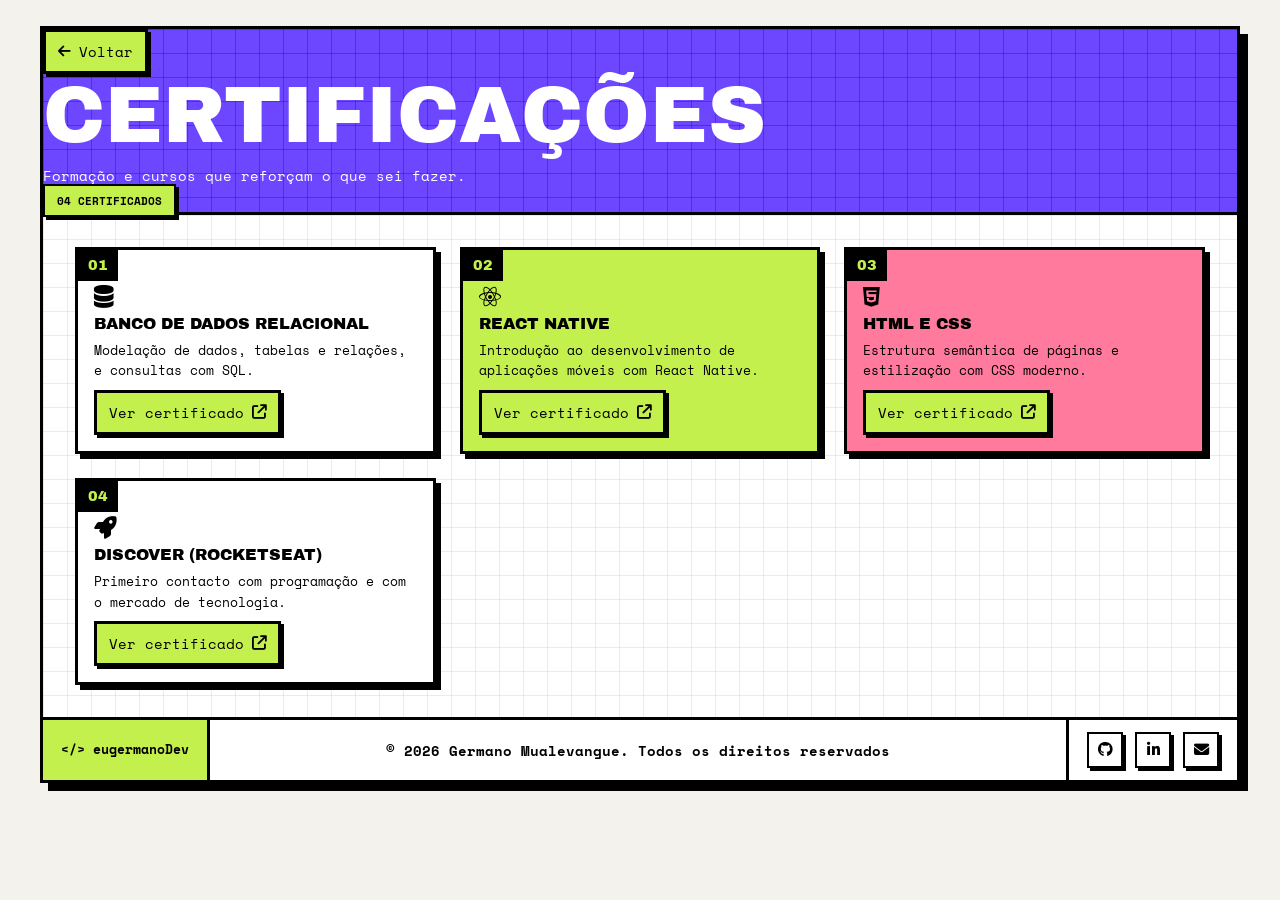
==== pages/certificates.html @ 34c8dfca "feat: finalização da página de certificações" ====
<!doctype html>
<html lang="pt">
  <head>
    <meta charset="UTF-8" />
    <meta name="viewport" content="width=device-width, initial-scale=1.0" />
    <title>eugermanoDev | projetos</title>

    <link rel="preconnect" href="https://fonts.googleapis.com" />
    <link rel="preconnect" href="https://fonts.gstatic.com" crossorigin />
    <link
      href="https://fonts.googleapis.com/css2?family=Archivo+Black&family=Space+Mono:wght@400;700&display=swap"
      rel="stylesheet"
    />
    <link
      rel="shortcut icon"
      href="../assets/favicon.webp"
      type="image/x-icon"
    />
    <link
      rel="stylesheet"
      href="https://cdnjs.cloudflare.com/ajax/libs/font-awesome/6.5.2/css/all.min.css"
    />
    <link rel="stylesheet" href="../css/style.css" />
  </head>
  <body>
    <div class="frame">
      <header class="page-head">
        <a href="../index.html" class="btn btn--lime btn--sm">
          <i class="fa-solid fa-arrow-left" aria-hidden="true"></i> Voltar
        </a>
        <div class="page-head__title">
          <h1>Certificações</h1>
          <p>Formação e cursos que reforçam o que sei fazer.</p>
        </div>
        <span class="page-head__count">04 certificados</span>
      </header>

      
    <main class="page-grid">

      <article class="cert-card cert-card--page" id="bd-relacional">
        <i class="fa-solid fa-database" aria-hidden="true"></i>
        <h2>Banco de dados relacional</h2>
        <p>Modelação de dados, tabelas e relações, e consultas com SQL.</p>
        <!-- TODO: link do ficheiro do certificado (ex.: ../assets/cert-bd-relacional.pdf) -->
        <a href="#" class="btn btn--lime btn--sm" target="_blank" rel="noopener">
          Ver certificado <i class="fa-solid fa-arrow-up-right-from-square" aria-hidden="true"></i>
        </a>
      </article>

      <article class="cert-card cert-card--page" id="react-native">
        <i class="fa-brands fa-react" aria-hidden="true"></i>
        <h2>React Native</h2>
        <p>Introdução ao desenvolvimento de aplicações móveis com React Native.</p>
        <a href="#" class="btn btn--lime btn--sm" target="_blank" rel="noopener">
          Ver certificado <i class="fa-solid fa-arrow-up-right-from-square" aria-hidden="true"></i>
        </a>
      </article>

      <article class="cert-card cert-card--page" id="html-css">
        <i class="fa-brands fa-html5" aria-hidden="true"></i>
        <h2>HTML e CSS</h2>
        <p>Estrutura semântica de páginas e estilização com CSS moderno.</p>
        <a href="#" class="btn btn--lime btn--sm" target="_blank" rel="noopener">
          Ver certificado <i class="fa-solid fa-arrow-up-right-from-square" aria-hidden="true"></i>
        </a>
      </article>

      <article class="cert-card cert-card--page" id="discover">
        <i class="fa-solid fa-rocket" aria-hidden="true"></i>
        <h2>Discover (Rocketseat)</h2>
        <p>Primeiro contacto com programação e com o mercado de tecnologia.</p>
        <a href="#" class="btn btn--lime btn--sm" target="_blank" rel="noopener">
          Ver certificado <i class="fa-solid fa-arrow-up-right-from-square" aria-hidden="true"></i>
        </a>
      </article>

    </main>
      <!-- ============ FOOTER ============ -->
      <footer class="site-footer">
        <a href="index.html" class="logo">&lt;/&gt; eugermanoDev</a>

        <p class="footer-copy">
          &copy; 2026 Germano Mualevangue. Todos os direitos reservados
        </p>

        <ul class="footer-social">
          <!-- TODO: troca os href pelos teus links reais -->
          <li>
            <a
              class="icon-btn"
              href="https://github.com/O-TEU-USER"
              target="_blank"
              rel="noopener"
              aria-label="GitHub"
              ><i class="fa-brands fa-github" aria-hidden="true"></i
            ></a>
          </li>
          <li>
            <a
              class="icon-btn"
              href="https://www.linkedin.com/in/O-TEU-PERFIL"
              target="_blank"
              rel="noopener"
              aria-label="LinkedIn"
              ><i class="fa-brands fa-linkedin-in" aria-hidden="true"></i
            ></a>
          </li>
          <li>
            <a
              class="icon-btn"
              href="mailto:o-teu-email@exemplo.com"
              aria-label="Email"
              ><i class="fa-solid fa-envelope" aria-hidden="true"></i
            ></a>
          </li>
        </ul>
      </footer>
    </div>
  </body>
</html>
---- css/style.css ----
/* ==========================================================
   1. VARIÁVEIS (design tokens)
   ========================================================== */
:root {
  /* Cores */
  --lime: #c4f04d;
  --pink: #ff7a9c;
  --purple: #6c47ff;
  --black: #000000;
  --paper: #f4f2ec;
  --white: #ffffff;

  /* Fontes */
  --font-display: "Archivo Black", system-ui, sans-serif;
  --font-body: "Space Mono", ui-monospace, monospace;

  /* Bordas e sombras */
  --border: 3px solid var(--black);
  --shadow: 5px 5px 0 var(--black);
  --shadow-lg: 8px 8px 0 var(--black);

  /* Espaçamento */
  --gap: 16px;
  --pad: clamp(16px, 3vw, 32px);

  /* Tipografia fluida */
  --fs-body: clamp(0.8rem, 0.75rem + 0.25vw, 0.95rem);
  --fs-h1: clamp(2.5rem, 1.5rem + 5vw, 5rem);
  --fs-h2: clamp(1.1rem, 1rem + 0.6vw, 1.5rem);
}

/* ==========================================================
   2. RESET
   ========================================================== */
*,
*::before,
*::after {
  box-sizing: border-box;
}

* {
  margin: 0;
}

html {
  -webkit-text-size-adjust: 100%;
  scroll-behavior: smooth;
}

body {
  min-height: 100vh;
  background: var(--paper);
  color: var(--black);
  font-family: var(--font-body);
  font-size: var(--fs-body);
  line-height: 1.6;
  padding: clamp(8px, 2vw, 32px);
  overflow-x: hidden;
}

img,
svg,
video {
  display: block;
  max-width: 100%;
}

button {
  font: inherit;
  color: inherit;
  cursor: pointer;
}

a {
  color: inherit;
  text-decoration: none;
}

ul,
ol {
  list-style: none;
  padding: 0;
}

h1,
h2,
h3 {
  font-family: var(--font-display);
  font-weight: 400; /* Archivo Black já é pesada */
  text-transform: uppercase;
  line-height: 1.05;
}

h1 {
  font-size: var(--fs-h1);
}
h2 {
  font-size: var(--fs-h2);
}

/* Foco visível (acessibilidade) */
:focus-visible {
  outline: 3px solid var(--purple);
  outline-offset: 3px;
}

/* ==========================================================
   3. LAYOUT BASE
   ========================================================== */
.frame {
  max-width: 1200px;
  margin-inline: auto;
  background: var(--white);
  border: var(--border);
  box-shadow: var(--shadow-lg);
}

/* ==========================================================
   4. CLASSES REUTILIZÁVEIS
   ========================================================== */

.cell {
  background: var(--white);
}
.cell--lime {
  background: var(--lime);
}
.cell--pink {
  background: var(--pink);
}
.cell--purple {
  background: var(--purple);
  color: var(--white);
}

/* ==========================================================
   5. LOGÓTIPO (usado no header e no footer)
   ========================================================== */
.logo {
  display: flex;
  align-items: center;
  padding: 14px 18px;
  background: var(--lime);
  font-weight: 700;
  font-size: 0.8rem;
  white-space: nowrap;
}

/* ==========================================================
   6. BOTÃO-ÍCONE QUADRADO (redes sociais)
   ========================================================== */
.icon-btn {
  display: inline-grid;
  place-items: center;
  width: 36px;
  height: 36px;
  background: var(--white);
  border: 2px solid var(--black);
  box-shadow: 3px 3px 0 var(--black);
  transition:
    transform 0.12s ease,
    box-shadow 0.12s ease;
}
.icon-btn:hover {
  transform: translate(-1px, -1px);
  box-shadow: 4px 4px 0 var(--black);
}
.icon-btn:active {
  transform: translate(2px, 2px);
  box-shadow: 1px 1px 0 var(--black);
}

/* ==========================================================
   7. HEADER
   ========================================================== */
.site-header {
  display: grid;
  grid-template-columns: auto 1fr auto;
  grid-template-areas: "logo nav cta";
  border-bottom: var(--border);
}

.site-header .logo {
  grid-area: logo;
  border-right: var(--border);
}

.site-nav {
  grid-area: nav;
  display: flex;
  align-items: center;
  justify-content: center;
  background: var(--white);
}
.site-nav ul {
  display: flex;
  flex-wrap: wrap;
  justify-content: center;
  gap: 8px 32px;
  padding: 8px 16px;
}
.site-nav a {
  padding: 4px 0;
  font-size: 0.9rem;
  font-weight: 500;
  text-transform: uppercase;
  border-bottom: 3px solid transparent;
}
.site-nav a:hover {
  border-bottom-color: var(--purple);
}

.header-cta {
  grid-area: cta;
  display: flex;
  align-items: center;
  gap: 8px;
  padding: 14px 18px;
  background: var(--purple);
  color: var(--white);
  border-left: var(--border);
  font-weight: 700;
  font-size: 0.8rem;
  white-space: nowrap;
  transition: background 0.12s ease;
}
.header-cta:hover {
  background: var(--black);
}

/* ==========================================================
   8. FOOTER
   ========================================================== */
.site-footer {
  display: grid;
  grid-template-columns: auto 1fr auto;
  border-top: var(--border);
}
.site-footer .logo {
  border-right: var(--border);
}

.footer-copy {
  display: flex;
  align-items: center;
  justify-content: center;
  padding: 12px 16px;
  font-size: 0.9rem;
  font-weight: 700;
  text-align: center;
}

.footer-social {
  display: flex;
  align-items: center;
  gap: 12px;
  padding: 12px 18px;
  border-left: var(--border);
}

/* ==========================================================
   9. HEADER/FOOTER NO MOBILE (< 768px)
   ========================================================== */
@media (max-width: 767px) {
  /* Header: logótipo + CTA em cima, navegação por baixo */
  .site-header {
    grid-template-columns: 1fr auto;
    grid-template-areas:
      "logo cta"
      "nav  nav";
  }
  .site-header .logo {
    border-right: 0;
  }
  .site-nav {
    border-top: var(--border);
  }

  /* Footer: empilhado */
  .site-footer {
    grid-template-columns: 1fr;
  }
  .site-footer .logo {
    border-right: 0;
    border-bottom: var(--border);
    justify-content: center;
  }
  .footer-social {
    border-left: 0;
    border-top: var(--border);
    justify-content: center;
  }
}

/* ==========================================================
   10. HERO
   ========================================================== */

.hero {
  display: grid;
  grid-template-columns: 1fr;
}

/* ---------- Coluna esquerda: papel quadriculado ---------- */

.hero__left {
  display: flex;
  flex-direction: column;
  align-items: flex-start;
  gap: 20px;
  padding: var(--pad);
  background-color: var(--white);
  background-image:
    linear-gradient(rgba(0, 0, 0, 0.12) 1px, transparent 1px),
    linear-gradient(90deg, rgba(0, 0, 0, 0.12) 1px, transparent 1px);
  background-size: 24px 24px;
}

.hero__text {
  max-width: 34ch;
  font-size: 0.9rem;
}

.hero__actions {
  display: flex;
  flex-wrap: wrap;
  gap: 16px;
}

.hero__social-label {
  margin-bottom: 8px;
  font-size: 0.9rem;
  font-weight: 700;
}

.hero__social ul {
  display: flex;
  gap: 12px;
}

/* ---------- Coluna direita: rosa + foto ---------- */
.hero__right {
  position: relative;
  display: grid;
  place-items: center;
  padding: clamp(32px, 6vw, 64px) var(--pad);
  background: var(--pink);
  border-top: var(--border);
  isolation: isolate;
}

.photo {
  position: relative;
  width: min(100%, 320px);
  aspect-ratio: 4 / 5;
  margin-bottom: 80px;
  background: var(--black);
  border: var(--border);
  box-shadow: 8px 8px 0 var(--black);
}

.photo::before {
  content: "";
  position: absolute;
  inset: -16px 16px 16px -16px;
  background: var(--lime);
  border: var(--border);
  z-index: -1;
}

.photo img {
  width: 100%;
  height: 100%;
  object-fit: cover;
}

/* ---------- Cartão de código ---------- */
.code-card {
  position: absolute;
  right: clamp(16px, 8%, 48px);
  bottom: clamp(24px, 6%, 48px);
  padding: 14px 18px;
  background: var(--purple);
  color: var(--white);
  border: var(--border);
  box-shadow: var(--shadow);
  font-size: 0.8rem;
  line-height: 1.7;
}

.code-card pre {
  margin: 0;
  font-family: var(--font-body);
  white-space: pre;
}

.c-key {
  color: #ff9ab5;
}
.c-var {
  color: #c4f04d;
}
.c-prop {
  color: #ff9ab5;
}
.c-str {
  color: #e8ffb0;
}

/* ==========================================================
   BOTÃO, TAG, CARD (repor)
   ========================================================== */

.btn {
  display: inline-flex;
  align-items: center;
  gap: 8px;
  padding: 12px 20px;
  font-family: var(--font-body);
  font-weight: 500;
  background: var(--white);
  border: var(--border);
  box-shadow: var(--shadow);
  transition:
    transform 0.12s ease,
    box-shadow 0.12s ease;
}

.btn:hover {
  transform: translate(-2px, -2px);
  box-shadow: 7px 7px 0 var(--black);
}

.btn:active {
  transform: translate(3px, 3px);
  box-shadow: 2px 2px 0 var(--black);
}

.btn--lime {
  background: var(--lime);
}
.btn--pink {
  background: var(--pink);
}
.btn--purple {
  background: var(--purple);
  color: var(--white);
}
.btn--white {
  background: var(--white);
  color: #000000;
}

.tag {
  display: inline-block;
  padding: 4px 10px;
  font-size: 1rem;
  background: var(--purple);
  color: var(--white);
  border: 2px solid var(--black);
}

.card {
  background: var(--white);
  border: var(--border);
  box-shadow: var(--shadow);
}

/* ==========================================================
   11. SKILLS
   ========================================================== */

.skills {
  display: grid;
  grid-template-columns: 1fr;
  border-top: var(--border);
  background: var(--paper);
}

.skills__label {
  display: flex;
  align-items: center;
  padding: 20px var(--pad);
}

.skills__label h2 {
  display: flex;
  flex-direction: column;
  gap: 8px;
  font-size: 1.5rem;
}

.skills__list {
  display: grid;
  grid-template-columns: repeat(4, 1fr);
  gap: 16px 8px;
  padding: 20px var(--pad);
  border-top: var(--border);
}

.skill {
  display: flex;
  flex-direction: column;
  align-items: center;
  gap: 8px;
  font-size: 0.9rem;
  font-weight: 500;
  text-align: center;
}

.skill i {
  font-size: 2rem;
  line-height: 1;
  transition: transform 0.15s ease;
}

.skill:hover i {
  transform: translateY(-4px) scale(1.1);
}

/* ==========================================================
   12. LINHA PRINCIPAL (projects + certifications)
   ========================================================== */

.main-row {
  display: grid;
  grid-template-columns: 1fr;
  border-top: var(--border);
}

/* ==========================================================
   13. FEATURED PROJECTS
   ========================================================== */

.projects {
  padding: var(--pad);
  background: var(--white);
  min-width: 0;
}

.projects__head {
  display: flex;
  flex-wrap: wrap;
  align-items: flex-end;
  justify-content: space-between;
  gap: 16px;
  margin-bottom: 20px;
}

.projects__head-left {
  display: flex;
  flex-direction: column;
  align-items: flex-start;
  gap: 12px;
}

.btn--sm {
  padding: 8px 12px;
  font-size: 0.9rem;
  box-shadow: 3px 3px 0 var(--black);
}

.btn--sm:hover {
  box-shadow: 5px 5px 0 var(--black);
}

.carousel-controls {
  display: flex;
  gap: 8px;
}

.arrow-btn {
  display: grid;
  place-items: center;
  width: 36px;
  height: 36px;
  background: var(--pink);
  border: 2px solid var(--black);
  box-shadow: 3px 3px 0 var(--black);
  font-size: 0.9rem;
  transition:
    transform 0.12s ease,
    box-shadow 0.12s ease;
}

.arrow-btn:hover {
  transform: translate(-1px, -1px);
  box-shadow: 4px 4px 0 var(--black);
}

.arrow-btn:active {
  transform: translate(2px, 2px);
  box-shadow: 1px 1px 0 var(--black);
}

/* carrousel */

.carousel__track {
  display: block;
}

.slide[hidden] {
  display: none;
}

.project-card {
  background: var(--white);
  border: var(--border);
  box-shadow: var(--shadow);
}

.project-card__media {
  padding: 12px;
  background: var(--pink);
  border-bottom: var(--border);
}

.project-card__media img {
  width: 100%;
  aspect-ratio: 20 / 9;
  object-fit: cover;
  border: var(--border);
  background: var(--paper);
}

.project-card__body {
  display: flex;
  flex-direction: column;
  align-items: flex-start;
  gap: 12px;
  padding: 16px;
}

.project-card__body h3 {
  font-size: 1.3rem;
}

.project-card__body p {
  font-size: 0.9rem;
}

.tags {
  display: flex;
  flex-wrap: wrap;
  gap: 8px;
}

.tag-sm {
  padding: 2px 8px;
  font-size: 0.8rem;
  font-weight: 600;
  background: var(--white);
  border: 2px solid var(--black);
}

.dots {
  display: flex;
  justify-content: center;
  gap: 8px;
  margin-top: 20px;
}

.dot {
  width: 14px;
  height: 14px;
  padding: 0;
  background: var(--white);
  border: 2px solid var(--black);
  border-radius: 50%;
}

.dot[aria-current="true"] {
  background: var(--black);
}

/* ==========================================================
   CERTIFICATIONS
   ========================================================== */

.certs {
  display: flex;
  flex-direction: column;
  gap: 20px;
  min-width: 0;
  padding: var(--pad);
  background: var(--lime);
  border-top: var(--border);
}

.certs__list {
  display: flex;
  flex-direction: column;
  gap: 16px;
}

.cert-card {
  display: flex;
  flex-direction: column;
  justify-content: center;
  gap: 6px;
  min-height: 110px;
  padding: 16px;
  background: #ffffff;
  border: var(--border);
  box-shadow: var(--shadow);
  transition:
    transform 0.12s ease,
    box-shadow 0.12s ease;
}

.certs__list li:nth-child(2) .cert-card {
  background: #ffffff;
}

.certs__list li:nth-child(3) .cert-card {
  background: #ffffff;
}

.cert-card:hover {
  transform: translate(-2px, -2px);
  box-shadow: 7px 7px 0 var(--black);
}

.cert-card:active {
  transform: translate(3px, 3px);
  box-shadow: 2px 2px 0 var(--black);
}

.cert-card > i {
  font-size: 1.7rem;
}
.cert-card h3 {
  font-size: 1rem;
}
.cert-card span {
  font-size: 0.9rem;
}

/* ==========================================================
   14. LINHA FINAL: PERCURSO + CTA
   ========================================================== */
.bottom-row {
  display: grid;
  grid-template-columns: 1fr; /* mobile: empilhado */
  border-top: var(--border);
}

/* ---------- célula rosa ---------- */
.exp__label {
  display: flex;
  align-items: center;
  padding: 24px var(--pad);
}
.exp__label h2 {
  display: flex;
  flex-direction: column;
  gap: 8px;
  font-size: 1.3rem;
}

/* ---------- timeline ---------- */
.exp__body {
  display: flex;
  flex-direction: column;
  align-items: flex-start;
  gap: 24px;
  min-width: 0;
  padding: var(--pad);
  background: var(--white);
  border-top: var(--border);
}

.timeline {
  position: relative;
  display: flex;
  flex-direction: column;
  gap: 24px;
  width: 100%;
  padding-left: 28px;
}
/* linha vertical */
.timeline::before {
  content: "";
  position: absolute;
  left: 5px;
  top: 8px;
  bottom: 8px;
  width: 3px;
  background: var(--black);
}

.timeline__item {
  position: relative;
}
/* ponto */
.timeline__item::before {
  content: "";
  position: absolute;
  left: -28px;
  top: 4px;
  width: 13px;
  height: 13px;
  background: var(--black);
  border-radius: 50%;
}

.timeline__head {
  display: flex;
  flex-wrap: wrap;
  justify-content: space-between;
  gap: 4px 16px;
  margin-bottom: 4px;
}
.timeline__head h3 {
  font-size: 0.85rem;
}
.timeline__date {
  font-size: 0.7rem;
  font-weight: 700;
}
.timeline__item p {
  font-size: 0.8rem;
}

.exp__cv {
  color: var(--purple);
}

/* ---------- bloco CTA roxo ---------- */
.cta {
  position: relative;
  display: flex;
  flex-direction: column;
  align-items: flex-start;
  justify-content: center;
  gap: 24px;
  min-height: 260px;
  padding: var(--pad);
  padding-bottom: 72px;
  overflow: hidden;
  border-top: var(--border);
  background-color: var(--purple);
  background-image:
    linear-gradient(rgba(0, 0, 0, 0.25) 1px, transparent 1px),
    linear-gradient(90deg, rgba(0, 0, 0, 0.25) 1px, transparent 1px);
  background-size: 24px 24px;
}
.cta h2 {
  max-width: 14ch;
  font-size: clamp(1.2rem, 1rem + 1vw, 1.6rem);
}

.sticker {
  position: absolute;
  right: -18px;
  bottom: -18px;
  width: 96px;
  height: 96px;
}

/* ==========================================================
   15. PÁGINAS INTERNAS (projects / certificates)
   ========================================================== */

.page-grid {
  display: grid;
  grid-template-columns: repeat(auto-fill, minmax(min(100%, 300px), 1fr));
  gap: 24px;
  padding: var(--pad);
  background-color: var(--white);
  background-image:
    linear-gradient(rgba(0, 0, 0, 0.08) 1px, transparent 1px),
    linear-gradient(90deg, rgba(0, 0, 0, 0.08) 1px, transparent 1px);
  background-size: 24px 24px;
}
.page-grid > * {
  min-width: 0;
  scroll-margin-top: 16px; /* folga ao saltar por #âncora */
}

/* destaque do card quando se chega por #âncora */
.page-grid > :target {
  outline: 4px solid var(--purple);
  outline-offset: 4px;
}

.card-actions {
  display: flex;
  flex-wrap: wrap;
  gap: 12px;
}

/* certificados */
.cert-full {
  display: flex;
  flex-direction: column;
}
.cert-full__media {
  padding: 12px;
  background: var(--pink);
  border-bottom: var(--border);
}
.cert-full__media img {
  width: 100%;
  aspect-ratio: 3 / 2;
  object-fit: cover;
  border: var(--border);
  background: var(--paper);
}
.cert-full__body {
  display: flex;
  flex-direction: column;
  align-items: flex-start;
  gap: 12px;
  padding: 16px;
}
.cert-full__body h2 {
  font-size: 1rem;
}

/* ==========================================================
   16. POLIMENTO DAS PÁGINAS INTERNAS
   ========================================================== */

/* ---------- cabeçalho ---------- */
.page-head {
  background-color: var(--purple);
  background-image:
    linear-gradient(rgba(0, 0, 0, 0.25) 1px, transparent 1px),
    linear-gradient(90deg, rgba(0, 0, 0, 0.25) 1px, transparent 1px);
  background-size: 24px 24px;
  color: var(--white);
  border-bottom: var(--border);
}
.page-head__title {
  flex: 1 1 260px;
}
.page-head a {
  color: var(--black);
}
.page-head__title p {
  margin-top: 8px;
  font-size: 0.85rem;
}
.page-head__count {
  padding: 6px 12px;
  background: var(--lime);
  color: var(--black);
  border: 2px solid var(--black);
  box-shadow: 3px 3px 0 var(--black);
  font-size: 0.7rem;
  font-weight: 700;
  text-transform: uppercase;
}

/* ---------- cards numerados ---------- */
.page-grid {
  counter-reset: proj;
}

.page-grid .project-card {
  position: relative;
  counter-increment: proj;
  transition:
    transform 0.15s ease,
    box-shadow 0.15s ease;
}
.page-grid .project-card::before {
  content: counter(proj, decimal-leading-zero);
  position: absolute;
  top: 0;
  left: 0;
  z-index: 1;
  padding: 4px 10px;
  background: var(--black);
  color: var(--lime);
  font-family: var(--font-display);
  font-size: 0.9rem;
}

/* cores alternadas na moldura da imagem */
.page-grid .project-card:nth-child(3n + 2) .project-card__media {
  background: var(--lime);
}
.page-grid .project-card:nth-child(3n + 3) .project-card__media {
  background: var(--purple);
}

/* hover */
.page-grid .project-card:hover {
  transform: translate(-3px, -3px);
  box-shadow: var(--shadow-lg);
}

/* ==========================================================
   17. CARDS DE CERTIFICAÇÃO (página interna)
   ========================================================== */
.cert-card--page {
  position: relative;
  counter-increment: proj; /* contador da Fase 9.5 */
  align-items: flex-start;
  justify-content: flex-start;
  gap: 8px;
  min-height: 0;
  padding: 36px 16px 16px; /* espaço em cima para o selo */
  background: var(--white);
}

.cert-card--page::before {
  content: counter(proj, decimal-leading-zero);
  position: absolute;
  top: 0;
  left: 0;
  padding: 4px 10px;
  background: var(--black);
  color: var(--lime);
  font-family: var(--font-display);
  font-size: 0.9rem;
}

.cert-card--page > i {
  font-size: 1.4rem;
}

.cert-card--page h2 {
  font-size: 1rem;
}

.cert-card--page p {
  font-size: 0.8rem;
}

.cert-card--page .btn {
  margin-top: auto;
} /* botões alinhados em baixo */

/* cores alternadas, como na identidade do site */
.cert-card--page:nth-child(3n + 2) {
  background: var(--lime);
}
.cert-card--page:nth-child(3n + 3) {
  background: var(--pink);
}

/* ==========================================================
   18. AJUSTES DE RESPONSIVIDADE
   ========================================================== */

/* 1. Título do hero: escala com cuidado para não estourar a coluna */
.hero h1 {
  font-size: clamp(2.2rem, 1rem + 4.2vw, 5rem);
  overflow-wrap: anywhere;
}

/* 2. Cartão de código: nunca maior que o bloco rosa */
.code-card {
  max-width: calc(100% - 32px);
  overflow-x: auto;
}
@media (max-width: 479px) {
  .code-card {
    font-size: 0.62rem;
    padding: 10px 12px;
  }
  .photo {
    width: min(100%, 260px);
  }
}

/* 3. Ecrãs muito estreitos */
@media (max-width: 380px) {
  .logo,
  .header-cta {
    padding: 12px 12px;
    font-size: 0.7rem;
  }
  .site-nav ul {
    gap: 6px 18px;
  }
}

/* 4. Tablet (768-899px): linha principal e final ainda empilhadas,
      por isso damos mais respiro aos blocos */
@media (min-width: 768px) and (max-width: 899px) {
  .certs__list {
    flex-direction: row;
    flex-wrap: wrap;
  }
  .certs__list li {
    flex: 1 1 200px;
  }
  .cta {
    min-height: 220px;
  }
}

/* 5. Ecrãs grandes: o frame não estica infinitamente */
@media (min-width: 1440px) {
  .frame {
    max-width: 1280px;
  }
}

/* ---------- entrada pop-up com bounce ---------- */
@keyframes pop {
  from {
    opacity: 0;
    transform: scale(0.85) translateY(16px);
  }
}
.page-grid > * {
  animation: pop 0.9s cubic-bezier(0.34, 1.56, 0.64, 1) both;
}
.page-grid > :nth-child(2) {
  animation-delay: 0.08s;
}
.page-grid > :nth-child(3) {
  animation-delay: 0.16s;
}
.page-grid > :nth-child(4) {
  animation-delay: 0.24s;
}

@media (min-width: 768px) {
  .hero {
    grid-template-columns: 1fr 1fr;
  }
  .hero__right {
    border-top: 0;
    border-left: var(--border);
  }
}

@media (min-width: 768px) {
  .skills {
    grid-template-columns: auto 1fr;
  }
  .skills__label {
    min-width: 160px;
    border-right: var(--border);
  }
  .skills__list {
    grid-template-columns: repeat(6, 1fr);
    align-items: center;
    border-top: 0;
  }
}

@media (min-width: 900px) {
  .bottom-row {
    grid-template-columns: 1.2fr 3.8fr 3fr;
  }
  .exp__body {
    border-top: 0;
    border-left: var(--border);
    border-right: var(--border);
  }
  .cta {
    border-top: 0;
  }
}

@media (min-width: 900px) {
  .main-row {
    grid-template-columns: 7fr 3fr;
  }
  .certs {
    border-top: 0;
    border-left: var(--border);
  }
}
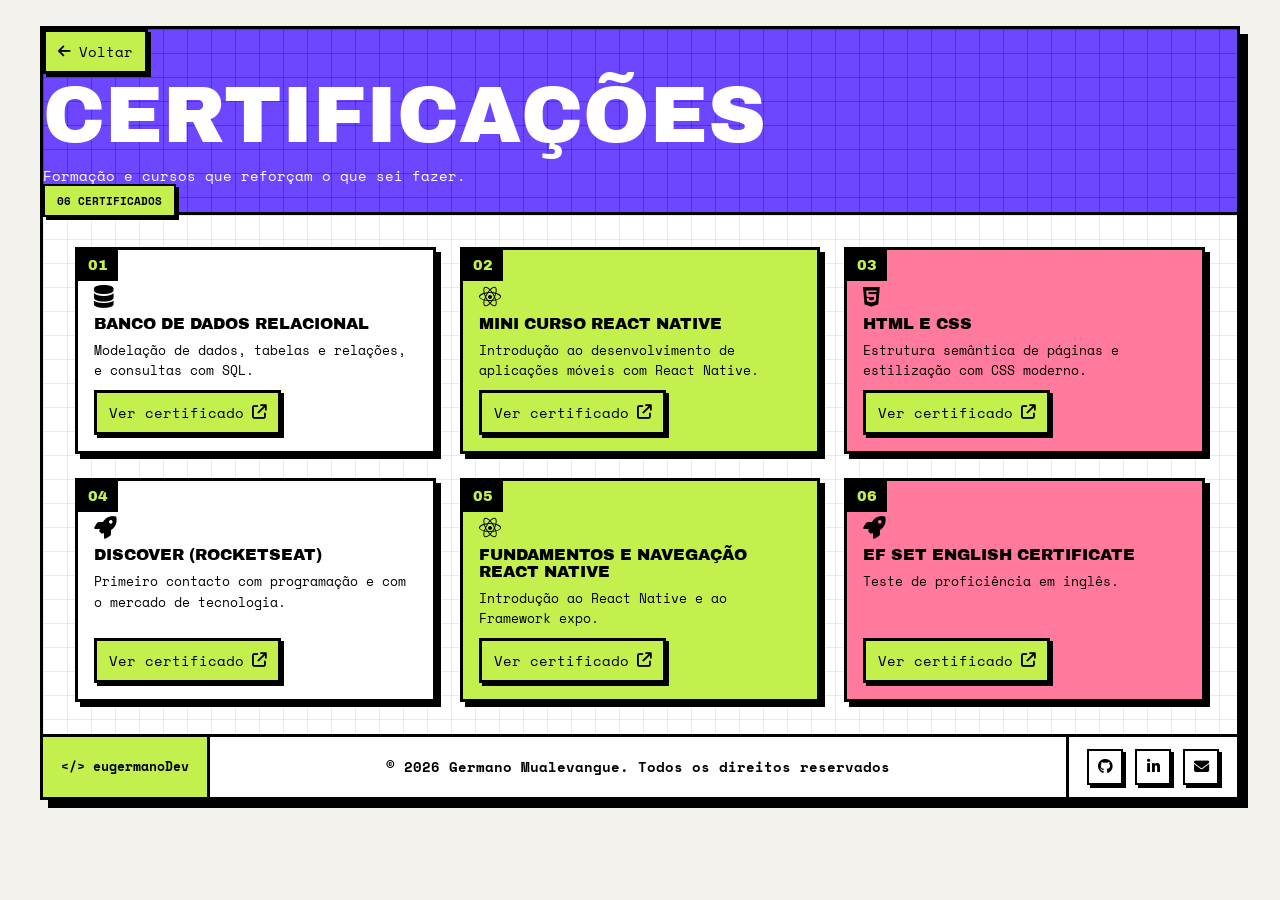
==== commit 62ebd0ee: "fix: correção de links e arquivos" ====
--- a/pages/certificates.html
+++ b/pages/certificates.html
@@ -3,7 +3,7 @@
   <head>
     <meta charset="UTF-8" />
     <meta name="viewport" content="width=device-width, initial-scale=1.0" />
-    <title>eugermanoDev | projetos</title>
+    <title>eugermanoDev - certificados</title>
 
     <link rel="preconnect" href="https://fonts.googleapis.com" />
     <link rel="preconnect" href="https://fonts.gstatic.com" crossorigin />
@@ -32,7 +32,7 @@
           <h1>Certificações</h1>
           <p>Formação e cursos que reforçam o que sei fazer.</p>
         </div>
-        <span class="page-head__count">04 certificados</span>
+        <span class="page-head__count">06 certificados</span>
       </header>
 
       
@@ -42,17 +42,16 @@
         <i class="fa-solid fa-database" aria-hidden="true"></i>
         <h2>Banco de dados relacional</h2>
         <p>Modelação de dados, tabelas e relações, e consultas com SQL.</p>
-        <!-- TODO: link do ficheiro do certificado (ex.: ../assets/cert-bd-relacional.pdf) -->
-        <a href="#" class="btn btn--lime btn--sm" target="_blank" rel="noopener">
+        <a href="../assets/certificados/Base de dados.pdf" class="btn btn--lime btn--sm" target="_blank" rel="noopener">
           Ver certificado <i class="fa-solid fa-arrow-up-right-from-square" aria-hidden="true"></i>
         </a>
       </article>
 
       <article class="cert-card cert-card--page" id="react-native">
         <i class="fa-brands fa-react" aria-hidden="true"></i>
-        <h2>React Native</h2>
+        <h2>Mini curso React Native</h2>
         <p>Introdução ao desenvolvimento de aplicações móveis com React Native.</p>
-        <a href="#" class="btn btn--lime btn--sm" target="_blank" rel="noopener">
+        <a href="../assets/certificados/Certificado_Minicurso React Native.pdf" class="btn btn--lime btn--sm" target="_blank" rel="noopener">
           Ver certificado <i class="fa-solid fa-arrow-up-right-from-square" aria-hidden="true"></i>
         </a>
       </article>
@@ -61,7 +60,7 @@
         <i class="fa-brands fa-html5" aria-hidden="true"></i>
         <h2>HTML e CSS</h2>
         <p>Estrutura semântica de páginas e estilização com CSS moderno.</p>
-        <a href="#" class="btn btn--lime btn--sm" target="_blank" rel="noopener">
+        <a href="../assets/certificados/HTML_CSS.pdf" class="btn btn--lime btn--sm" target="_blank" rel="noopener">
           Ver certificado <i class="fa-solid fa-arrow-up-right-from-square" aria-hidden="true"></i>
         </a>
       </article>
@@ -70,7 +69,25 @@
         <i class="fa-solid fa-rocket" aria-hidden="true"></i>
         <h2>Discover (Rocketseat)</h2>
         <p>Primeiro contacto com programação e com o mercado de tecnologia.</p>
-        <a href="#" class="btn btn--lime btn--sm" target="_blank" rel="noopener">
+        <a href="../assets/certificados/Certificate_Discover.pdf" class="btn btn--lime btn--sm" target="_blank" rel="noopener">
+          Ver certificado <i class="fa-solid fa-arrow-up-right-from-square" aria-hidden="true"></i>
+        </a>
+      </article>
+
+      <article class="cert-card cert-card--page" id="react-native">
+        <i class="fa-brands fa-react" aria-hidden="true"></i>
+        <h2>Fundamentos e navegação React Native</h2>
+        <p>Introdução ao React Native e ao Framework expo.</p>
+        <a href="../assets/certificados/Certificate_Fundamentos e navegação.pdf" class="btn btn--lime btn--sm" target="_blank" rel="noopener">
+          Ver certificado <i class="fa-solid fa-arrow-up-right-from-square" aria-hidden="true"></i>
+        </a>
+      </article>
+
+      <article class="cert-card cert-card--page" id="discover">
+        <i class="fa-solid fa-rocket" aria-hidden="true"></i>
+        <h2>EF SET English certificate</h2>
+        <p>Teste de proficiência em inglês.</p>
+        <a href="../assets/certificados/EF SET Certificate.pdf" class="btn btn--lime btn--sm" target="_blank" rel="noopener">
           Ver certificado <i class="fa-solid fa-arrow-up-right-from-square" aria-hidden="true"></i>
         </a>
       </article>
@@ -85,11 +102,10 @@
         </p>
 
         <ul class="footer-social">
-          <!-- TODO: troca os href pelos teus links reais -->
-          <li>
+<li>
             <a
               class="icon-btn"
-              href="https://github.com/O-TEU-USER"
+              href="https://github.com/Stormzy377"
               target="_blank"
               rel="noopener"
               aria-label="GitHub"
@@ -99,7 +115,7 @@
           <li>
             <a
               class="icon-btn"
-              href="https://www.linkedin.com/in/O-TEU-PERFIL"
+              href="https://www.linkedin.com/in/germanos-sorte/"
               target="_blank"
               rel="noopener"
               aria-label="LinkedIn"
@@ -109,7 +125,7 @@
           <li>
             <a
               class="icon-btn"
-              href="mailto:o-teu-email@exemplo.com"
+              href="mailto:germanosorte9@gmail.com"
               aria-label="Email"
               ><i class="fa-solid fa-envelope" aria-hidden="true"></i
             ></a>
--- a/css/style.css
+++ b/css/style.css
@@ -1169,3 +1169,91 @@
     border-left: var(--border);
   }
 }
+
+/* ==========================================================
+   21. AVISO "EM CONSTRUÇÃO" (imagem grande, centrada, a flutuar)
+   ========================================================== */
+.wip {
+  display: flex;
+  flex-direction: column;
+  align-items: center;
+  gap: 12px;
+  margin-bottom: 24px;
+  padding: 16px 8px;
+  text-align: center;
+}
+
+.wip__img {
+  width: clamp(260px, 45vw, 380px);
+  height: auto;
+  animation: float 3s ease-in-out infinite;
+}
+
+.wip__text {
+  font-size: 0.85rem;
+}
+.wip__text strong {
+  display: block;
+  margin-bottom: 4px;
+  font-family: var(--font-display);
+  font-size: 1.1rem;
+  text-transform: uppercase;
+}
+
+@keyframes float {
+  0%,
+  100% {
+    transform: translateY(0);
+  }
+  50% {
+    transform: translateY(-10px);
+  }
+}
+
+.page-grid > .wip {
+  grid-column: 1 / -1;
+  margin-bottom: 0;
+}
+
+
+/* .wip {
+  display: flex;
+  flex-direction: column;
+  align-items: center;
+  gap: 8px;
+  margin-bottom: 20px;
+  padding: 16px;
+  text-align: center;
+  background: var(--white);
+  border: var(--border);
+  box-shadow: var(--shadow);
+}
+
+.wip__img {
+  width: clamp(160px, 30vw, 260px);
+  height: auto;                      
+  animation: float 3s ease-in-out infinite;
+}
+
+.wip__text {
+  max-width: 40ch;
+  font-size: 0.85rem;
+  line-height: 1.4;
+}
+.wip__text strong {
+  display: block;
+  margin-bottom: 2px;
+  font-family: var(--font-display);
+  font-size: 1.05rem;
+  text-transform: uppercase;
+}
+
+@keyframes float {
+  0%, 100% { transform: translateY(0); }
+  50%      { transform: translateY(-8px); }
+}
+
+.page-grid > .wip {
+  grid-column: 1 / -1;
+  margin-bottom: 0;
+} */
